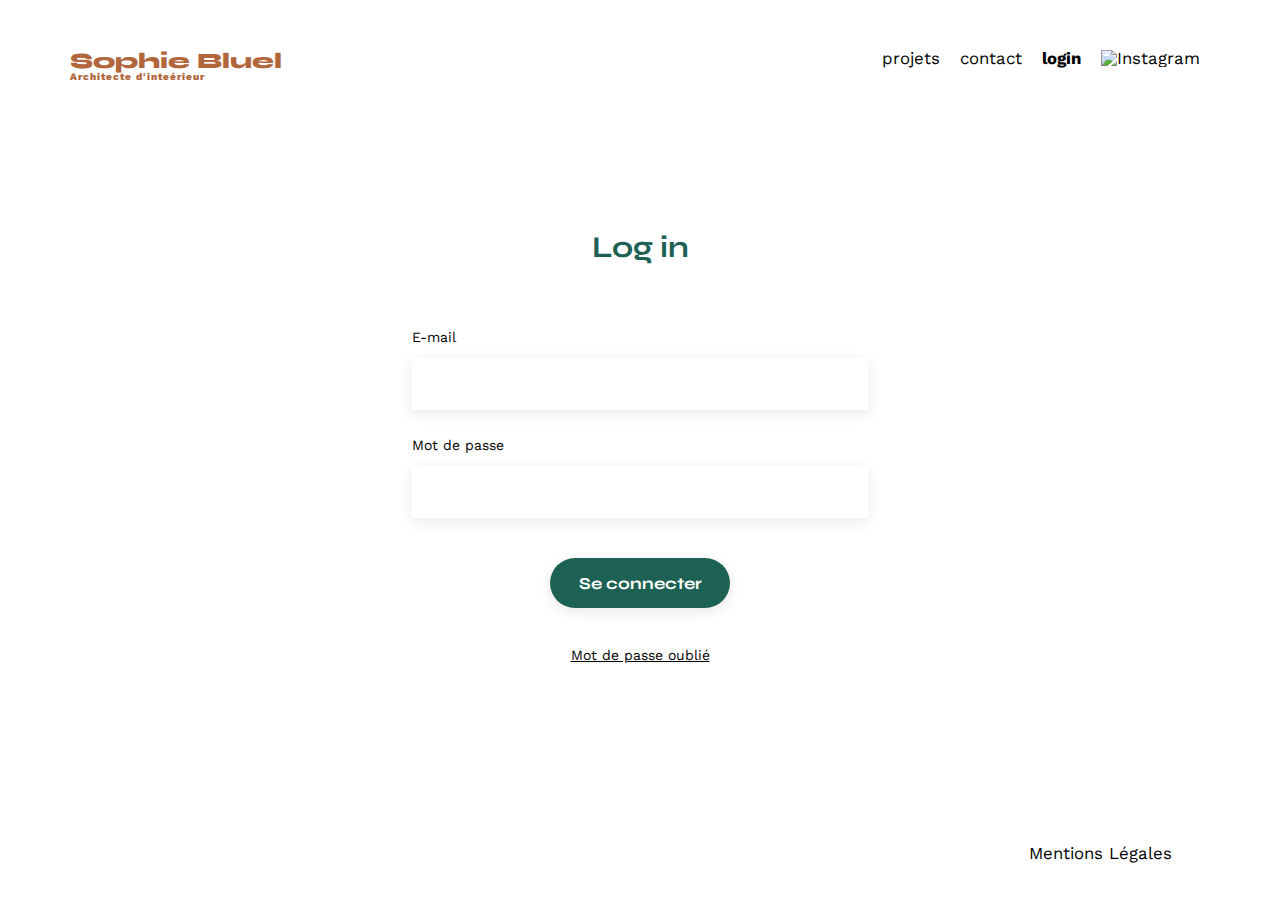
==== FrontEnd/login.html @ 946c9a09 "Create login.html && Update style.css & index.html Intégration du design de la page de formulaire de" ====
<!DOCTYPE html>
<html lang="fr">

<head>
    <meta charset="UTF-8">
    <title>Sophie Bluel - Architecte d'intérieur</title>
    <meta name="viewport" content="width=device-width, initial-scale=1.0">
    <link rel="preconnect" href="https://fonts.googleapis.com">
    <link rel="preconnect" href="https://fonts.gstatic.com" crossorigin>
    <link href="https://fonts.googleapis.com/css2?family=Syne:wght@700;800&family=Work+Sans&display=swap"
        rel="stylesheet">
    <meta name="description" content="">
    <link rel="stylesheet" href="./assets/style.css">

</head>

<body>
    <header>
        <a href='index.html'><h1>Sophie Bluel <span>Architecte d'inteérieur</span></h1></a>
        <nav>
            <ul>
                <li>projets</li>
                <li>contact</li>
                <li><a href="login.html" class="actif">login</a></li>
                <li><img src="./assets/icons/instagram.png" alt="Instagram"></li>
            </ul>
        </nav>
    </header>

    <main>
        <section id="login">
            <h2>Log in</h2>
            <form action="#" method="post" id="login-form">
                <label for="email">E-mail</label>
                <input type="text" name="email" id="email">
                <label for="password">Mot de passe</label>
                <input type="text" name="password" id="password">
            </form>
            <button type="submit" form="login-form" value="submit">Se connecter</button>
            <a href="#">Mot de passe oublié</a>
        </section>
    </main>

    <footer>
		<nav>
			<ul>
				<li>Mentions Légales</li>
			</ul>
		</nav>
	</footer>
</body>
</html>
---- FrontEnd/assets/style.css ----
/* http://meyerweb.com/eric/tools/css/reset/
   v2.0 | 20110126
   License: none (public domain)
*/

html, body, div, span, applet, object, iframe,
h1, h2, h3, h4, h5, h6, p, blockquote, pre,
a, abbr, acronym, address, big, cite, code,
del, dfn, em, img, ins, kbd, q, s, samp,
small, strike, strong, sub, sup, tt, var,
b, u, i, center,
dl, dt, dd, ol, ul, li,
fieldset, form, label, legend,
table, caption, tbody, tfoot, thead, tr, th, td,
article, aside, canvas, details, embed,
figure, figcaption, footer, header, hgroup,
menu, nav, output, ruby, section, summary,
time, mark, audio, video {
	margin: 0;
	padding: 0;
	border: 0;
	font-size: 100%;
	font: inherit;
	vertical-align: baseline;
}
/* HTML5 display-role reset for older browsers */
article, aside, details, figcaption, figure,
footer, header, hgroup, menu, nav, section {
	display: block;
}
body {
	line-height: 1;
}
ol, ul {
	list-style: none;
}
blockquote, q {
	quotes: none;
}
blockquote:before, blockquote:after,
q:before, q:after {
	content: '';
	content: none;
}
table {
	border-collapse: collapse;
	border-spacing: 0;
}
/** end reset css**/
body {
	max-width: 1140px;
	margin:auto;
	font-family: 'Work Sans' ;
	font-size: 14px;
}
header {
	display: flex;
	justify-content: space-between;
	margin: 50px 0
}
section {
	margin: 50px 0
}
h1{
	display: flex;
	flex-direction: column;
	font-family: 'Syne';
	font-size: 22px;
	font-weight: 800;
	color: #B1663C
}

h1 > span {
	font-family: 'Work Sans';
	font-size:10px;
	letter-spacing: 0.1em;
;
}

h2{
	font-family: 'Syne';
	font-weight: 700;
	font-size: 30px;
	color: #1D6154
}
a {
	color: inherit;
}
a:visited {
	color: initial;
}
a.actif {
	font-weight: bold;
}
header a {
	text-decoration: none;
}
nav ul {
	display: flex;
	align-items: center;
	list-style-type: none;
}
nav li {
	padding: 0 10px;
	font-size: 1.2em;
}
li:hover,
nav a:hover {
	color: #B1663C;
}
#introduction {
	display: flex;
	align-items: center;
}
#introduction figure {
	flex: 1
}
#introduction img {
	display: block;
	margin: auto;
	width: 80%;
}

#introduction article {
	flex: 1
}
#introduction h2 {
	margin-bottom: 1em;
}

#introduction p {
	margin-bottom: 0.5em;
}
#portfolio h2 {
	text-align: center;
	margin-bottom: 1em;
}

.filtres {
	display: flex;
	justify-content: center;
	align-items: stretch;
	gap: 10px;
	height: 35px;
}

.filtres button {
	font-family: 'Syne';
	font-size: small;
	color: #1D6154;
	background-color: white;
	border-radius: 60px;
	border-width: 1px;
	border-color: #1D6154;
	min-width: 100px;
	padding: 0 10px;
	transition-duration: 0.2s;
}

.filtres button:hover,
.filtres .actif {
	color: white;
	background-color: #1D6154;
}

.gallery {
	padding-top: 30px;
	width: 100%;
	display: grid;
	grid-template-columns: 1fr 1fr 1fr;
	grid-column-gap: 20px;
	grid-row-gap: 20px;
}

.gallery img {
	width: 100%;

}
#contact {
	width: 50%;
	margin: auto;
}
#login {
	display: flex;
	flex-direction: column;
	align-items: stretch;
	gap: 40px;
	padding-top: 100px;
	width: 40%;
	min-height: 65vh;
	margin: auto;
}
#contact > *, #login > * {
	text-align: center;

}
#contact h2 {
	margin-bottom: 20px;
}
#contact form, #login form {
	text-align: left;
	display: flex;
	flex-direction: column;
}
#contact form {
	margin-top:30px;
}
#contact input,
#login input, #login button{
	height: 50px;
	font-size: 1.2em;
	border: none;
	box-shadow: 0px 4px 14px rgba(0, 0, 0, 0.09);
}
#contact label, #login label {
	margin: 2em 0 1em 0;
}
#contact textarea {
	border: none;
	box-shadow: 0px 4px 14px rgba(0, 0, 0, 0.09);
}

input[type="submit"], #login button{
	font-family: 'Syne';
	font-weight: 700;
	color: white;
	background-color: #1D6154;
	width: 180px;
	text-align: center;
	border-radius: 60px ;
}
input[type="submit"]:hover, #login button:hover {
	background-color: #0E2F28;
	;
}
input[type="submit"] {
	margin : 2em auto ;
}
#login button {
	align-self: center;
}

footer nav ul {
	display: flex;
	justify-content: flex-end;
	margin: 2em
}
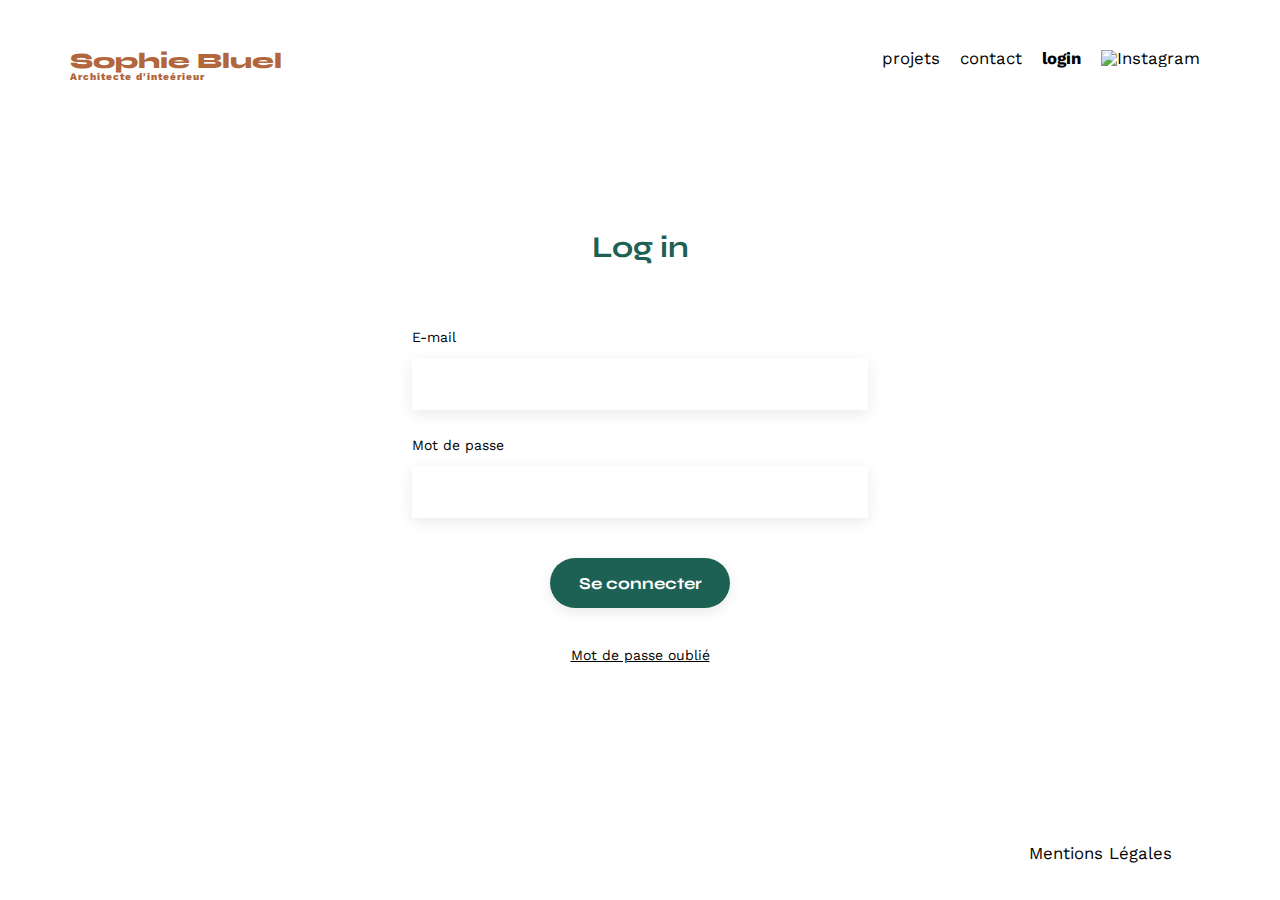
==== commit 5822b90f: "Create login.js && Update login.html & style.css Intégration de la requête de connexion à partir des" ====
--- a/FrontEnd/login.html
+++ b/FrontEnd/login.html
@@ -11,6 +11,7 @@
         rel="stylesheet">
     <meta name="description" content="">
     <link rel="stylesheet" href="./assets/style.css">
+    <script type="module" src="login.js"></script>
 
 </head>
 
--- a/FrontEnd/assets/style.css
+++ b/FrontEnd/assets/style.css
@@ -231,7 +231,7 @@
 }
 input[type="submit"]:hover, #login button:hover {
 	background-color: #0E2F28;
-	;
+	cursor: pointer;
 }
 input[type="submit"] {
 	margin : 2em auto ;
@@ -239,6 +239,10 @@
 #login button {
 	align-self: center;
 }
+.error {
+	color: darkred;
+	text-align: center;
+}
 
 footer nav ul {
 	display: flex;
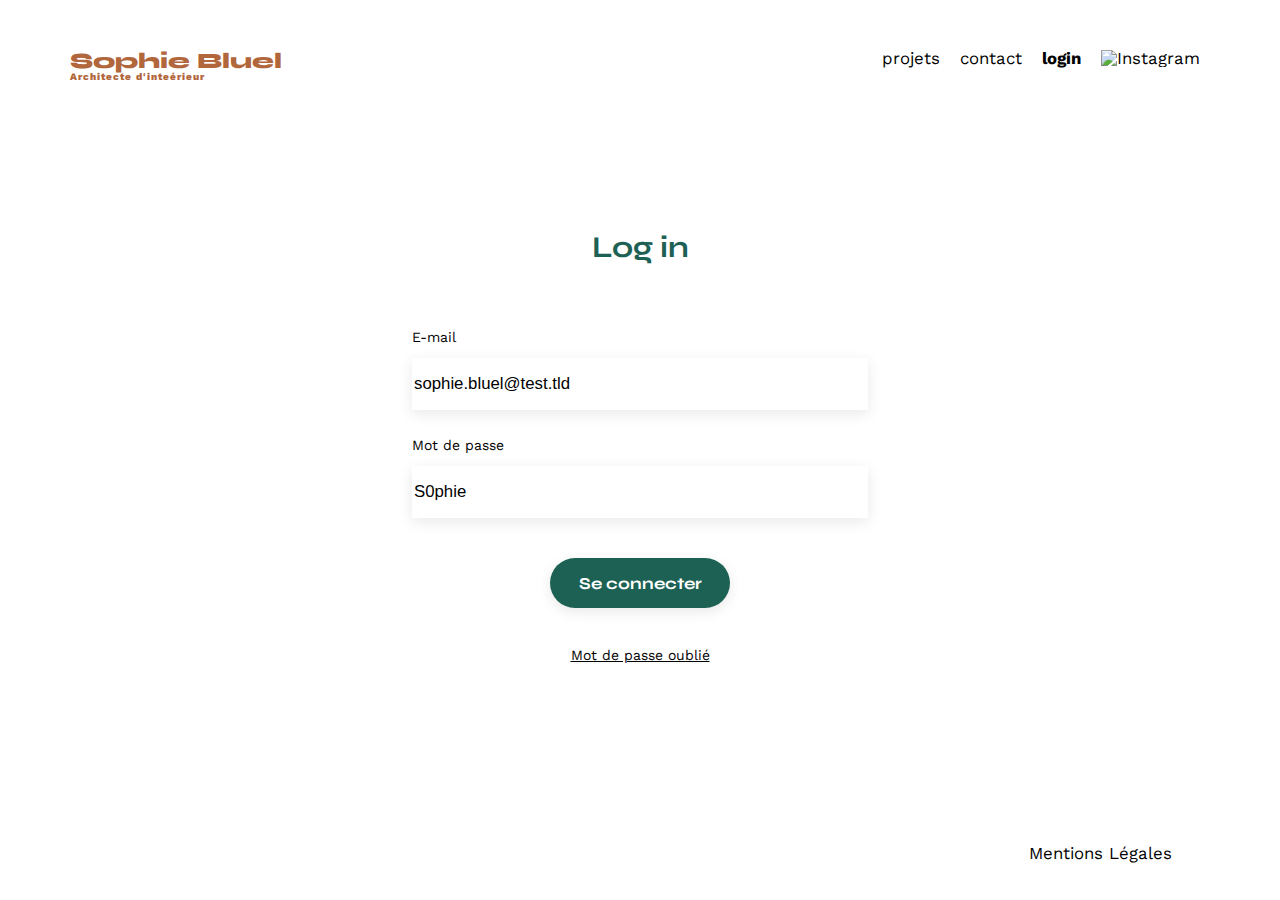
==== commit e4fdafa2: "Create edit.js && Update index.html login.html style.css Intégration du style de la bannière du mode" ====
--- a/FrontEnd/login.html
+++ b/FrontEnd/login.html
@@ -17,12 +17,14 @@
 
 <body>
     <header>
-        <a href='index.html'><h1>Sophie Bluel <span>Architecte d'inteérieur</span></h1></a>
+        <a href='/index.html'>
+            <h1>Sophie Bluel <span>Architecte d'inteérieur</span></h1>
+        </a>
         <nav>
             <ul>
                 <li>projets</li>
                 <li>contact</li>
-                <li><a href="login.html" class="actif">login</a></li>
+                <li><a href="/login.html" class="actif">login</a></li>
                 <li><img src="./assets/icons/instagram.png" alt="Instagram"></li>
             </ul>
         </nav>
@@ -33,9 +35,9 @@
             <h2>Log in</h2>
             <form action="#" method="post" id="login-form">
                 <label for="email">E-mail</label>
-                <input type="text" name="email" id="email">
+                <input type="text" name="email" id="email" value="sophie.bluel@test.tld">
                 <label for="password">Mot de passe</label>
-                <input type="text" name="password" id="password">
+                <input type="text" name="password" id="password" value="S0phie">
             </form>
             <button type="submit" form="login-form" value="submit">Se connecter</button>
             <a href="#">Mot de passe oublié</a>
@@ -43,11 +45,12 @@
     </main>
 
     <footer>
-		<nav>
-			<ul>
-				<li>Mentions Légales</li>
-			</ul>
-		</nav>
-	</footer>
+        <nav>
+            <ul>
+                <li>Mentions Légales</li>
+            </ul>
+        </nav>
+    </footer>
 </body>
+
 </html>--- a/FrontEnd/assets/style.css
+++ b/FrontEnd/assets/style.css
@@ -48,15 +48,41 @@
 }
 /** end reset css**/
 body {
+	font-family: 'Work Sans' ;
+	font-size: 14px;
+}
+.edit-banner {
+	display: flex;
+	justify-content: center;
+	align-items: stretch;
+	gap: 20px;
+	width: 100%;
+	min-height: 40px;
+	padding: 10px 0;
+	background-color: black;
+	color: white;
+}
+.edit-banner p {
+	display: flex;
+	gap: 10px;
+	font-size: large;
+	align-self: center;
+}
+#publish {
+	font-size: inherit;
+	font-family: inherit;
+	border-radius: 60px;
+	padding: 10px 20px;
+	border-width: 0;
+}
+header, main, footer {
 	max-width: 1140px;
 	margin:auto;
-	font-family: 'Work Sans' ;
-	font-size: 14px;
 }
 header {
 	display: flex;
 	justify-content: space-between;
-	margin: 50px 0
+	padding: 50px 0
 }
 section {
 	margin: 50px 0
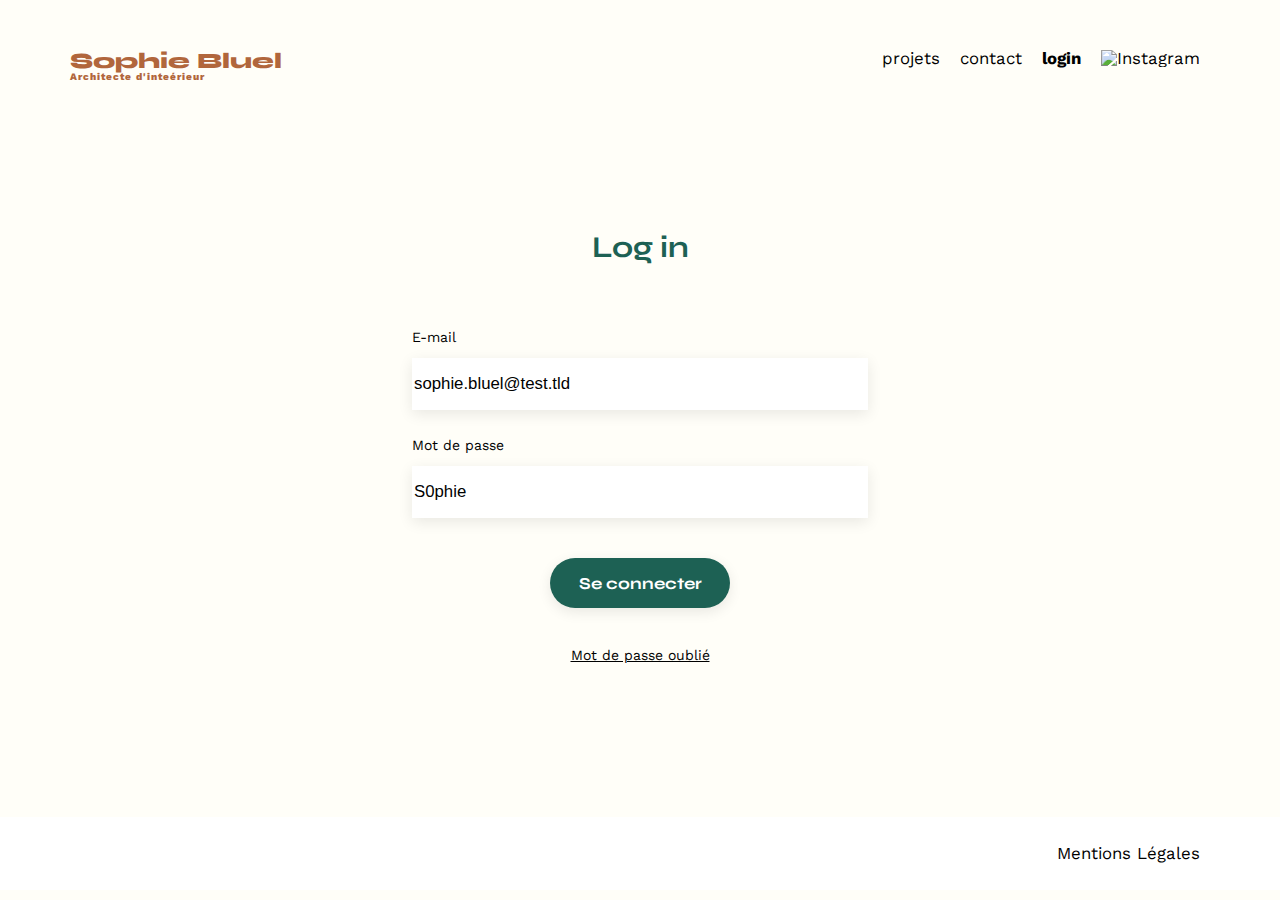
==== commit e0073bf6: "Update login.js Intégration des styles et des boutons "modifier" Nettoyage de code" ====
--- a/FrontEnd/login.html
+++ b/FrontEnd/login.html
@@ -16,33 +16,35 @@
 </head>
 
 <body>
-    <header>
-        <a href='/index.html'>
-            <h1>Sophie Bluel <span>Architecte d'inteérieur</span></h1>
-        </a>
-        <nav>
-            <ul>
-                <li>projets</li>
-                <li>contact</li>
-                <li><a href="/login.html" class="actif">login</a></li>
-                <li><img src="./assets/icons/instagram.png" alt="Instagram"></li>
-            </ul>
-        </nav>
-    </header>
+    <div class="wrapper">
+        <header>
+            <a href='/index.html'>
+                <h1>Sophie Bluel <span>Architecte d'inteérieur</span></h1>
+            </a>
+            <nav>
+                <ul>
+                    <li>projets</li>
+                    <li>contact</li>
+                    <li><a href="/login.html" class="actif">login</a></li>
+                    <li><img src="./assets/icons/instagram.png" alt="Instagram"></li>
+                </ul>
+            </nav>
+        </header>
 
-    <main>
-        <section id="login">
-            <h2>Log in</h2>
-            <form action="#" method="post" id="login-form">
-                <label for="email">E-mail</label>
-                <input type="text" name="email" id="email" value="sophie.bluel@test.tld">
-                <label for="password">Mot de passe</label>
-                <input type="text" name="password" id="password" value="S0phie">
-            </form>
-            <button type="submit" form="login-form" value="submit">Se connecter</button>
-            <a href="#">Mot de passe oublié</a>
-        </section>
-    </main>
+        <main>
+            <section id="login">
+                <h2>Log in</h2>
+                <form action="#" method="post" id="login-form">
+                    <label for="email">E-mail</label>
+                    <input type="text" name="email" id="email" value="sophie.bluel@test.tld">
+                    <label for="password">Mot de passe</label>
+                    <input type="text" name="password" id="password" value="S0phie">
+                </form>
+                <button type="submit" form="login-form" value="submit">Se connecter</button>
+                <a href="#">Mot de passe oublié</a>
+            </section>
+        </main>
+    </div>
 
     <footer>
         <nav>
--- a/FrontEnd/assets/style.css
+++ b/FrontEnd/assets/style.css
@@ -47,9 +47,19 @@
 	border-spacing: 0;
 }
 /** end reset css**/
+:root {
+	--main-bg-color: #FFFEF8;
+	--bg-color-2: white;
+	--bg-color-3 : black;
+	--main-highlight-color: #1D6154;
+	--highlight-color-2: #B1663C;
+}
 body {
 	font-family: 'Work Sans' ;
 	font-size: 14px;
+	background-color: var(--main-bg-color);
+	display: flex;
+	flex-direction: column;
 }
 .edit-banner {
 	display: flex;
@@ -59,8 +69,8 @@
 	width: 100%;
 	min-height: 40px;
 	padding: 10px 0;
-	background-color: black;
-	color: white;
+	background-color: var(--bg-color-3);
+	color: var(--bg-color-2);
 }
 .edit-banner p {
 	display: flex;
@@ -75,7 +85,11 @@
 	padding: 10px 20px;
 	border-width: 0;
 }
-header, main, footer {
+.wrapper {
+	width: 90%;
+	align-self: center;
+}
+header, main, footer nav {
 	max-width: 1140px;
 	margin:auto;
 }
@@ -84,8 +98,14 @@
 	justify-content: space-between;
 	padding: 50px 0
 }
+main {
+	display: flex;
+	flex-direction: column;
+	align-items: center;
+}
 section {
-	margin: 50px 0
+	margin: 50px 0;
+	width: 85%;
 }
 h1{
 	display: flex;
@@ -93,7 +113,7 @@
 	font-family: 'Syne';
 	font-size: 22px;
 	font-weight: 800;
-	color: #B1663C
+	color: var(--highlight-color-2);
 }
 
 h1 > span {
@@ -107,7 +127,7 @@
 	font-family: 'Syne';
 	font-weight: 700;
 	font-size: 30px;
-	color: #1D6154
+	color: var(--main-highlight-color)
 }
 a {
 	color: inherit;
@@ -132,7 +152,14 @@
 }
 li:hover,
 nav a:hover {
-	color: #B1663C;
+	color: var(--highlight-color-2);
+}
+.modifier {
+	display: flex;
+	gap: 10px;
+}
+.wrapper .modifier:hover {
+	cursor: pointer;
 }
 #introduction {
 	display: flex;
@@ -143,10 +170,12 @@
 }
 #introduction img {
 	display: block;
-	margin: auto;
-	width: 80%;
-}
-
+	margin-right: auto;
+	width: 90%;
+}
+#introduction figure .modifier {
+	padding-top: 20px;
+} 
 #introduction article {
 	flex: 1
 }
@@ -157,11 +186,26 @@
 #introduction p {
 	margin-bottom: 0.5em;
 }
+#portfolio {
+	display: flex;
+	flex-direction: column;
+	align-items: center;
+	text-align: center;
+}
+.title-wrapper {
+	display: flex;
+	justify-content: center;
+	align-items: center;
+	padding-top: 3em;
+}
+#portfolio .modifier {
+	position: relative;
+	left: 200%;
+}
 #portfolio h2 {
 	text-align: center;
-	margin-bottom: 1em;
-}
-
+	position: absolute;
+}
 .filtres {
 	display: flex;
 	justify-content: center;
@@ -169,15 +213,14 @@
 	gap: 10px;
 	height: 35px;
 }
-
 .filtres button {
 	font-family: 'Syne';
 	font-size: small;
-	color: #1D6154;
-	background-color: white;
+	color: var(--main-highlight-color);
+	background-color: var(--main-bg-color);
 	border-radius: 60px;
 	border-width: 1px;
-	border-color: #1D6154;
+	border-color: var(--main-highlight-color);
 	min-width: 100px;
 	padding: 0 10px;
 	transition-duration: 0.2s;
@@ -185,8 +228,8 @@
 
 .filtres button:hover,
 .filtres .actif {
-	color: white;
-	background-color: #1D6154;
+	color: var(--bg-color-2);
+	background-color: var(--main-highlight-color);
 }
 
 .gallery {
@@ -249,8 +292,8 @@
 input[type="submit"], #login button{
 	font-family: 'Syne';
 	font-weight: 700;
-	color: white;
-	background-color: #1D6154;
+	color: var(--bg-color-2);
+	background-color: var(--main-highlight-color);
 	width: 180px;
 	text-align: center;
 	border-radius: 60px ;
@@ -269,10 +312,12 @@
 	color: darkred;
 	text-align: center;
 }
-
+footer {
+	background-color: var(--bg-color-2);
+	padding: 2em;
+}
 footer nav ul {
 	display: flex;
 	justify-content: flex-end;
-	margin: 2em
-}
-
+}
+
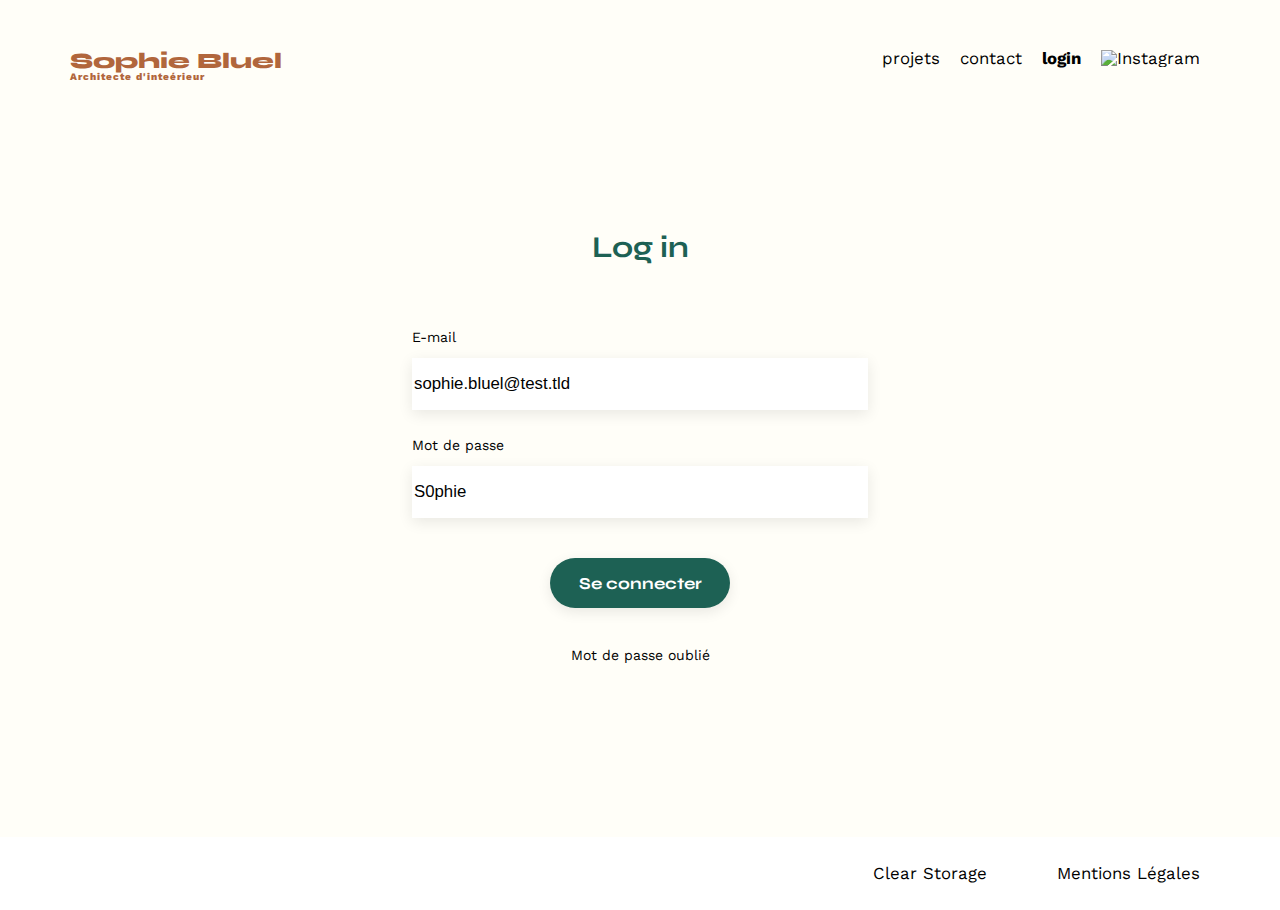
==== commit 7b8891b3: "Create global-init.js index-init.js login-init.js, Update index.html login.html style.css Création d" ====
--- a/FrontEnd/login.html
+++ b/FrontEnd/login.html
@@ -11,7 +11,7 @@
         rel="stylesheet">
     <meta name="description" content="">
     <link rel="stylesheet" href="./assets/style.css">
-    <script type="module" src="login.js"></script>
+    <script type="module" src="login-init.js"></script>
 
 </head>
 
@@ -49,6 +49,7 @@
     <footer>
         <nav>
             <ul>
+                <li id="clear-storage">Clear Storage</li>
                 <li>Mentions Légales</li>
             </ul>
         </nav>
--- a/FrontEnd/assets/style.css
+++ b/FrontEnd/assets/style.css
@@ -72,11 +72,14 @@
 	background-color: var(--bg-color-3);
 	color: var(--bg-color-2);
 }
-.edit-banner p {
+.edit-banner a {
 	display: flex;
 	gap: 10px;
 	font-size: large;
 	align-self: center;
+}
+.edit-banner button {
+	background-color: var(--bg-color-2);
 }
 #publish {
 	font-size: inherit;
@@ -87,6 +90,7 @@
 }
 .wrapper {
 	width: 90%;
+	min-height: 93vh;
 	align-self: center;
 }
 header, main, footer nav {
@@ -129,8 +133,12 @@
 	font-size: 30px;
 	color: var(--main-highlight-color)
 }
+h3 {
+	font-size: x-large;
+}
 a {
 	color: inherit;
+	text-decoration: none;
 }
 a:visited {
 	color: initial;
@@ -149,6 +157,10 @@
 nav li {
 	padding: 0 10px;
 	font-size: 1.2em;
+	cursor: pointer;
+}
+nav img {
+	height: 25px;
 }
 li:hover,
 nav a:hover {
@@ -157,9 +169,6 @@
 .modifier {
 	display: flex;
 	gap: 10px;
-}
-.wrapper .modifier:hover {
-	cursor: pointer;
 }
 #introduction {
 	display: flex;
@@ -190,21 +199,15 @@
 	display: flex;
 	flex-direction: column;
 	align-items: center;
-	text-align: center;
+	gap: 30px;
 }
 .title-wrapper {
 	display: flex;
 	justify-content: center;
 	align-items: center;
-	padding-top: 3em;
 }
 #portfolio .modifier {
-	position: relative;
-	left: 200%;
-}
-#portfolio h2 {
-	text-align: center;
-	position: absolute;
+	padding-left: 30px;
 }
 .filtres {
 	display: flex;
@@ -225,7 +228,6 @@
 	padding: 0 10px;
 	transition-duration: 0.2s;
 }
-
 .filtres button:hover,
 .filtres .actif {
 	color: var(--bg-color-2);
@@ -233,7 +235,6 @@
 }
 
 .gallery {
-	padding-top: 30px;
 	width: 100%;
 	display: grid;
 	grid-template-columns: 1fr 1fr 1fr;
@@ -256,7 +257,6 @@
 	gap: 40px;
 	padding-top: 100px;
 	width: 40%;
-	min-height: 65vh;
 	margin: auto;
 }
 #contact > *, #login > * {
@@ -289,7 +289,7 @@
 	box-shadow: 0px 4px 14px rgba(0, 0, 0, 0.09);
 }
 
-input[type="submit"], #login button{
+input[type="submit"], #login button, .modal button{
 	font-family: 'Syne';
 	font-weight: 700;
 	color: var(--bg-color-2);
@@ -298,7 +298,7 @@
 	text-align: center;
 	border-radius: 60px ;
 }
-input[type="submit"]:hover, #login button:hover {
+input[type="submit"]:hover, button {
 	background-color: #0E2F28;
 	cursor: pointer;
 }
@@ -317,7 +317,63 @@
 	padding: 2em;
 }
 footer nav ul {
-	display: flex;
 	justify-content: flex-end;
-}
-
+	gap: 50px;
+}
+.modal {
+	display: flex;
+	justify-content: center;
+	align-items: center;
+	position: fixed;
+	top: 0;
+	left: 0;
+	width: 100%;
+	height: 100%;
+	background-color: rgba(0, 0, 0, 0.8);
+}
+.modal-wrapper {
+	overflow: auto;
+	width: 60vh;
+	max-height: 70vh;
+	padding: 30px;
+	border-radius: 10px;
+	background-color: var(--main-bg-color);
+}
+.modal-nav {
+	display: flex;
+	justify-content: flex-end;
+}
+#modal2 .modal-nav {
+	justify-content: space-between;
+}
+.modal i {
+	font-size: large;
+	cursor: pointer;
+}
+.modal-content {
+	display: flex;
+	flex-direction: column;
+	align-items: center;
+	padding: 10px 60px;
+	gap: 20px;
+}
+.modal-gallery {
+	grid-template-columns: repeat(5, 1fr);
+	grid-column-gap: 10px;
+	grid-row-gap: 10px;
+	padding: 30px 0;
+	border-bottom: 1px solid lightgray;
+	font-size: smaller;
+}
+.placeholder {
+	background-color: #0E2F28;
+	height: 10vh;
+}
+.modal button{
+	border-width: 0;
+	padding: 10px;
+	margin-top: 10px;
+}
+.modal a {
+	color: var(--highlight-color-2);
+}